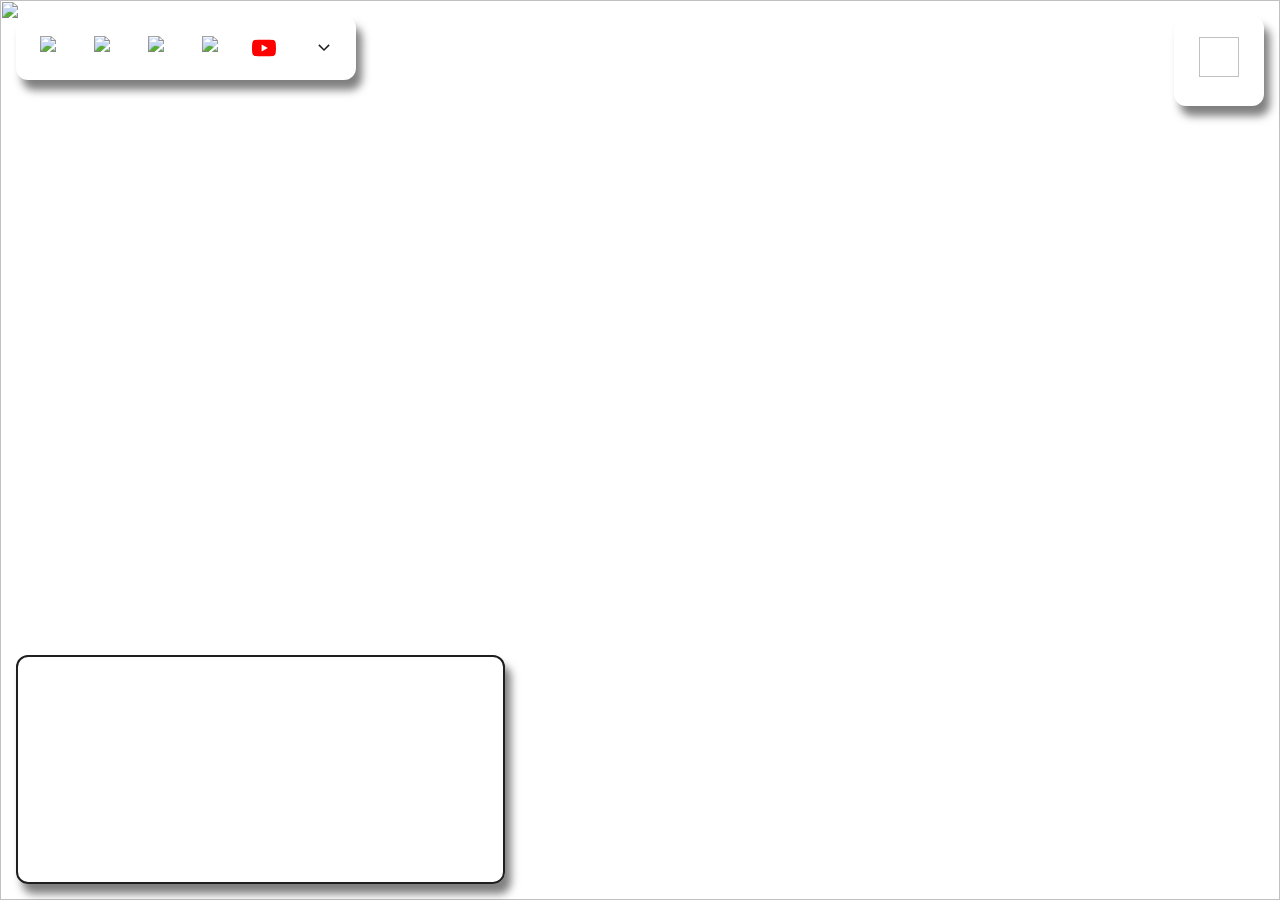
==== index.html @ 64c9ac86 "some design changes" ====
<html lang="en">
  <head>
    <meta charset="UTF-8" />
    <meta name="viewport" content="width=device-width, initial-scale=1.0" />
    <link rel="icon" type="image/x-icon" href="/favicon.ico" />
    <link rel="preconnect" href="https://fonts.googleapis.com" />
    <link rel="preconnect" href="https://fonts.gstatic.com" crossorigin />
    <link href="https://fonts.googleapis.com/css2?family=Open+Sans&display=swap" rel="stylesheet">

    <link rel="stylesheet" href="./style/index.css" />
    <script type="module" src="./src/index.js"></script>
    <title>New Tab</title>
  </head>
  <body>
    <main>
      <div class="background">
        <img id="background-image" />
      </div>
      <nav class="links tile">
        <div class="links-grid js-links-grid" collapsed>
          <a class="link-item" href="https://mail.google.com/" title="Mail">
            <img src="assets/icons/Gmail.svg" />
          </a>
          <a class="link-item" href="https://maps.google.com/" title="Maps">
            <img src="assets/icons/Google_Maps.svg" />
          </a>
          <a class="link-item" href="https://calendar.google.com/" title="Calendar">
            <img src="assets/icons/Google_Calendar.svg" />
          </a>
          <a class="link-item" href="https://drive.google.com/" title="Drive">
            <img src="assets/icons/Google_Drive.svg" />
          </a>
          <a class="link-item" href="https://www.youtube.com/" title="YouTube">
            <img src="assets/icons/YouTube.svg" />
          </a>
          <a class="link-item" href="https://www.strava.com/dashboard" title="Strava">
            <img src="assets/icons/Strava.svg" />
          </a>
          <a class="link-item" href="https://connect.garmin.com/modern/" title="Garmin Connect">
            <img src="assets/icons/Garmin.webp" />
          </a>
          <a class="link-item" href="http://de.twitch.tv/directory" title="Twitch">
            <img src="assets/icons/Twitch.svg" />
          </a>
          <a class="link-item" href="https://holyoneqt.github.io/mythicplus-key-checker/index.html" title="M+ Keystone Checker">
            <img src="assets/icons/Keystone_Checker.png" />
          </a>
        </div>
        <a id="links-toggle" class="link-item">
          <img src="assets/icons/arrow_down.svg" />
        </a>
      </nav>

			<a class="weather tile" href="https://www.meteoschweiz.admin.ch/lokalprognose/winterthur/8400.html">
				<img id="weather-icon" />
				<p id="weather-temperature"></p>
			</a>

			<div class="time tile tile-transparent tile-large">
				<div id="time-hours">17:38</div>
				<p id="time-date">Sonntag, 15. September 2024</p>
			</div>
    </main>
  </body>
</html>
---- style/index.css ----
@import url("reset.css");
@import url("variables.css");
@import url("layout.css");

@import url("components/index.css")
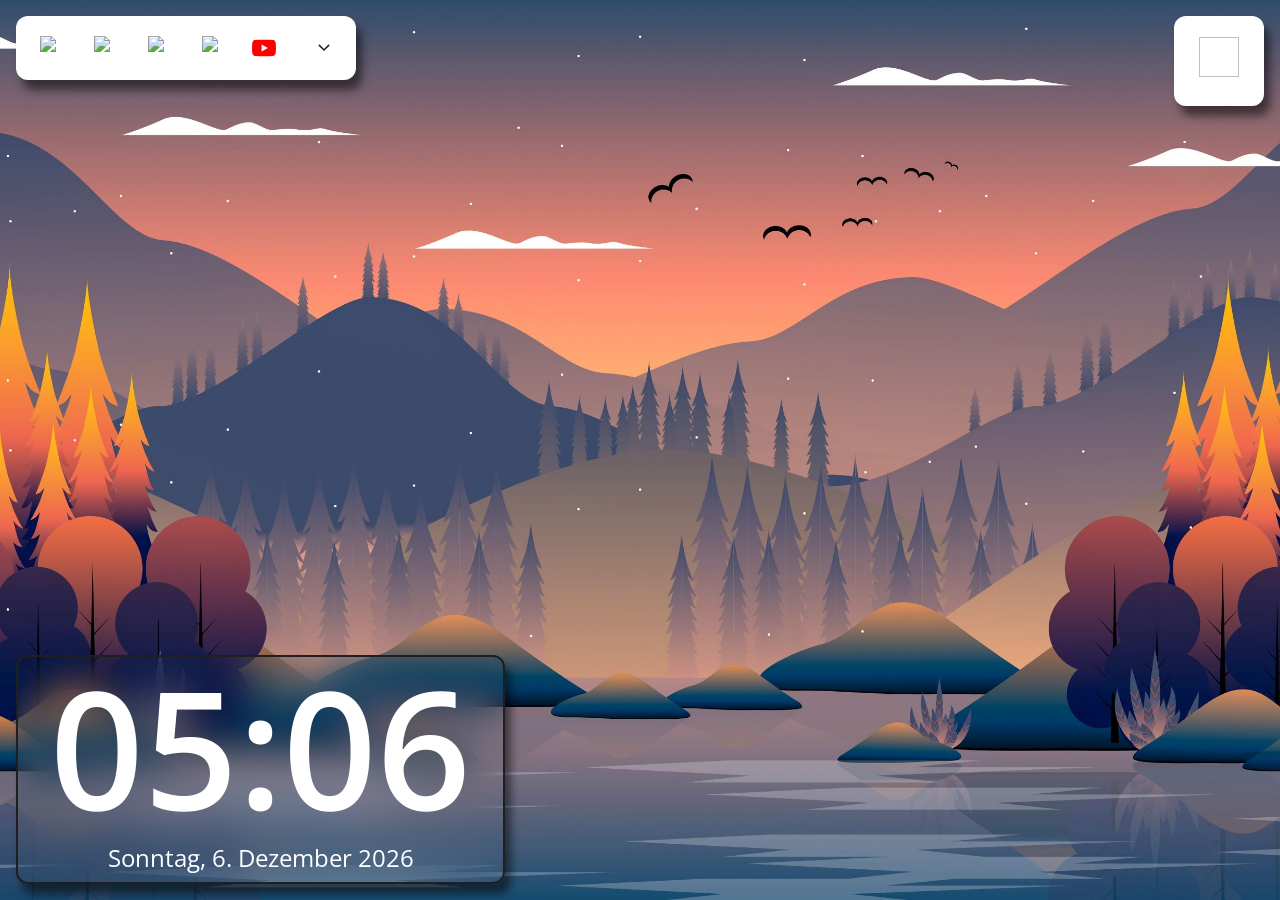
==== commit 11ff10a9: "add: geo admin link" ====
--- a/index.html
+++ b/index.html
@@ -45,6 +45,9 @@
           <a class="link-item" href="https://holyoneqt.github.io/mythicplus-key-checker/index.html" title="M+ Keystone Checker">
             <img src="assets/icons/Keystone_Checker.png" />
           </a>
+          <a class="link-item" href="https://map.geo.admin.ch/#/map?lang=de&center=2699127.86,1262787.72&z=4&topic=ech&layers=ch.swisstopo.swissalti3d-reliefschattierung,f;ch.bav.haltestellen-oev,f;ch.astra.wanderland-sperrungen_umleitungen,f;ch.swisstopo.swisstlm3d-wanderwege,f&bgLayer=ch.swisstopo.pixelkarte-farbe&catalogNodes=457" title="Schweizer Karte">
+            <img src="assets/icons/GeoAdmin_Map.png" />
+          </a>
         </div>
         <a id="links-toggle" class="link-item">
           <img src="assets/icons/arrow_down.svg" />
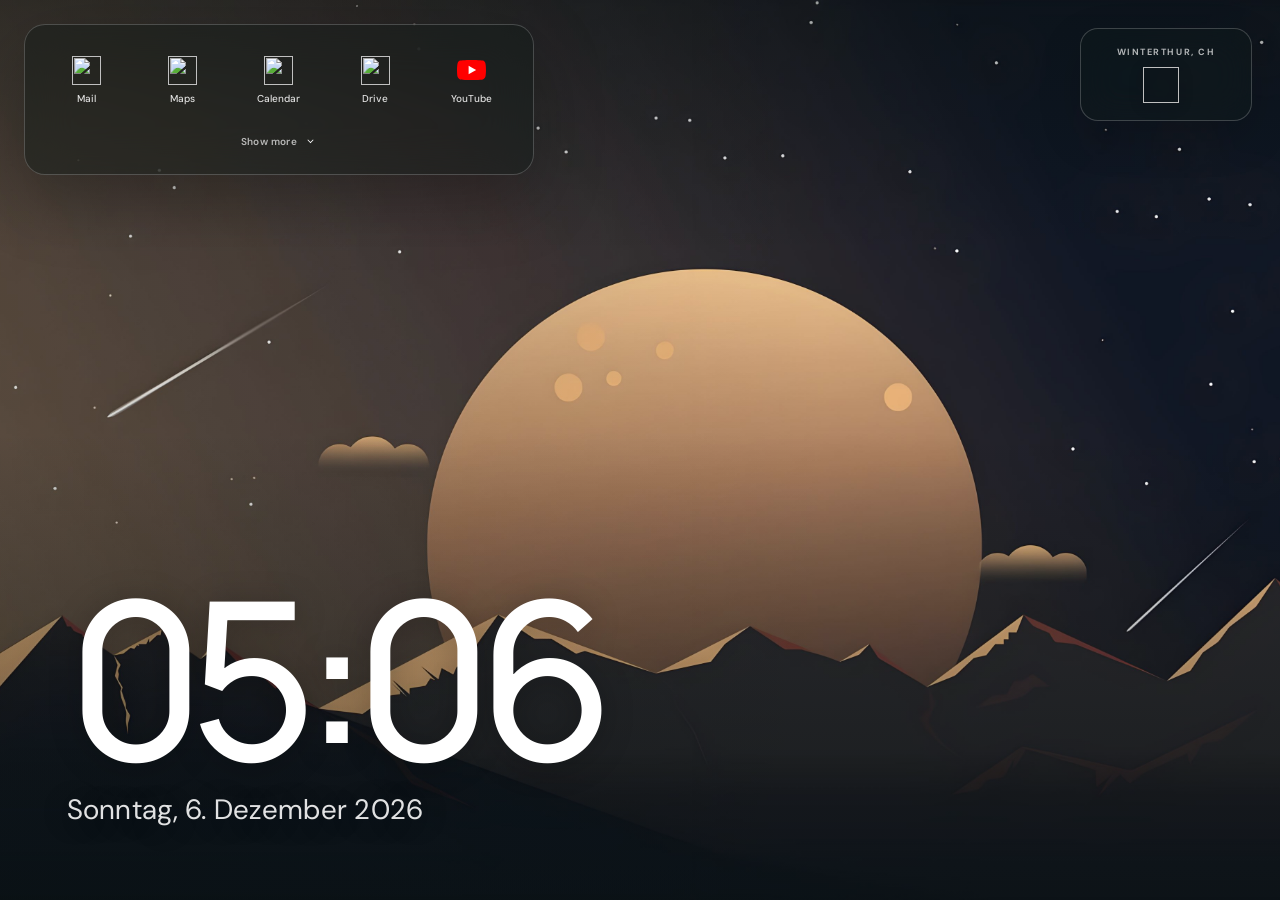
==== commit f1a6f278: "UI overhault by AI" ====
--- a/index.html
+++ b/index.html
@@ -2,10 +2,12 @@
   <head>
     <meta charset="UTF-8" />
     <meta name="viewport" content="width=device-width, initial-scale=1.0" />
+    <meta name="theme-color" content="#101714" />
+    <meta name="description" content="A personal new tab page with shortcuts, local weather and the current time." />
     <link rel="icon" type="image/x-icon" href="/favicon.ico" />
     <link rel="preconnect" href="https://fonts.googleapis.com" />
     <link rel="preconnect" href="https://fonts.gstatic.com" crossorigin />
-    <link href="https://fonts.googleapis.com/css2?family=Open+Sans&display=swap" rel="stylesheet">
+    <link href="https://fonts.googleapis.com/css2?family=DM+Sans:wght@400;500;600;700&family=Manrope:wght@400;500;600;700;800&display=swap" rel="stylesheet">
 
     <link rel="stylesheet" href="./style/index.css" />
     <script type="module" src="./src/index.js"></script>
@@ -14,55 +16,70 @@
   <body>
     <main>
       <div class="background">
-        <img id="background-image" />
+        <img id="background-image" alt="" />
       </div>
-      <nav class="links tile">
+      <div class="background-shade" aria-hidden="true"></div>
+      <nav class="links" aria-label="Quick links">
         <div class="links-grid js-links-grid" collapsed>
           <a class="link-item" href="https://mail.google.com/" title="Mail">
-            <img src="assets/icons/Gmail.svg" />
+            <img src="assets/icons/Gmail.svg" alt="" />
+            <span>Mail</span>
           </a>
           <a class="link-item" href="https://maps.google.com/" title="Maps">
-            <img src="assets/icons/Google_Maps.svg" />
+            <img src="assets/icons/Google_Maps.svg" alt="" />
+            <span>Maps</span>
           </a>
           <a class="link-item" href="https://calendar.google.com/" title="Calendar">
-            <img src="assets/icons/Google_Calendar.svg" />
+            <img src="assets/icons/Google_Calendar.svg" alt="" />
+            <span>Calendar</span>
           </a>
           <a class="link-item" href="https://drive.google.com/" title="Drive">
-            <img src="assets/icons/Google_Drive.svg" />
+            <img src="assets/icons/Google_Drive.svg" alt="" />
+            <span>Drive</span>
           </a>
           <a class="link-item" href="https://www.youtube.com/" title="YouTube">
-            <img src="assets/icons/YouTube.svg" />
+            <img src="assets/icons/YouTube.svg" alt="" />
+            <span>YouTube</span>
           </a>
           <a class="link-item" href="https://www.strava.com/dashboard" title="Strava">
-            <img src="assets/icons/Strava.svg" />
+            <img src="assets/icons/Strava.svg" alt="" />
+            <span>Strava</span>
           </a>
           <a class="link-item" href="https://connect.garmin.com/modern/" title="Garmin Connect">
-            <img src="assets/icons/Garmin.webp" />
+            <img src="assets/icons/Garmin.webp" alt="" />
+            <span>Garmin</span>
           </a>
           <a class="link-item" href="http://de.twitch.tv/directory" title="Twitch">
-            <img src="assets/icons/Twitch.svg" />
+            <img src="assets/icons/Twitch.svg" alt="" />
+            <span>Twitch</span>
           </a>
           <a class="link-item" href="https://holyoneqt.github.io/mythicplus-key-checker/index.html" title="M+ Keystone Checker">
-            <img src="assets/icons/Keystone_Checker.png" />
+            <img src="assets/icons/Keystone_Checker.png" alt="" />
+            <span>Keystones</span>
           </a>
           <a class="link-item" href="https://map.geo.admin.ch/#/map?lang=de&center=2699127.86,1262787.72&z=4&topic=ech&layers=ch.swisstopo.swissalti3d-reliefschattierung,f;ch.bav.haltestellen-oev,f;ch.astra.wanderland-sperrungen_umleitungen,f;ch.swisstopo.swisstlm3d-wanderwege,f&bgLayer=ch.swisstopo.pixelkarte-farbe&catalogNodes=457" title="Schweizer Karte">
-            <img src="assets/icons/GeoAdmin_Map.png" />
+            <img src="assets/icons/GeoAdmin_Map.png" alt="" />
+            <span>SwissTopo</span>
           </a>
         </div>
-        <a id="links-toggle" class="link-item">
-          <img src="assets/icons/arrow_down.svg" />
-        </a>
+        <button id="links-toggle" class="links-toggle" type="button" aria-label="Show more" aria-expanded="false">
+          <span>Show more</span>
+          <img src="assets/icons/arrow_down.svg" alt="" />
+        </button>
       </nav>
 
-			<a class="weather tile" href="https://www.meteoschweiz.admin.ch/lokalprognose/winterthur/8400.html">
-				<img id="weather-icon" />
-				<p id="weather-temperature"></p>
-			</a>
+      <a class="weather" href="https://www.meteoschweiz.admin.ch/lokalprognose/winterthur/8400.html" aria-label="Local weather forecast">
+        <span class="weather-label">WINTERTHUR, CH</span>
+        <span class="weather-reading">
+          <img id="weather-icon" alt="" />
+          <span id="weather-temperature" aria-live="polite"></span>
+        </span>
+      </a>
 
-			<div class="time tile tile-transparent tile-large">
-				<div id="time-hours">17:38</div>
-				<p id="time-date">Sonntag, 15. September 2024</p>
-			</div>
+      <section class="time" aria-label="Current date and time">
+        <div id="time-hours" aria-live="off">17:38</div>
+        <p id="time-date">Sonntag, 15. September 2024</p>
+      </section>
     </main>
   </body>
 </html>
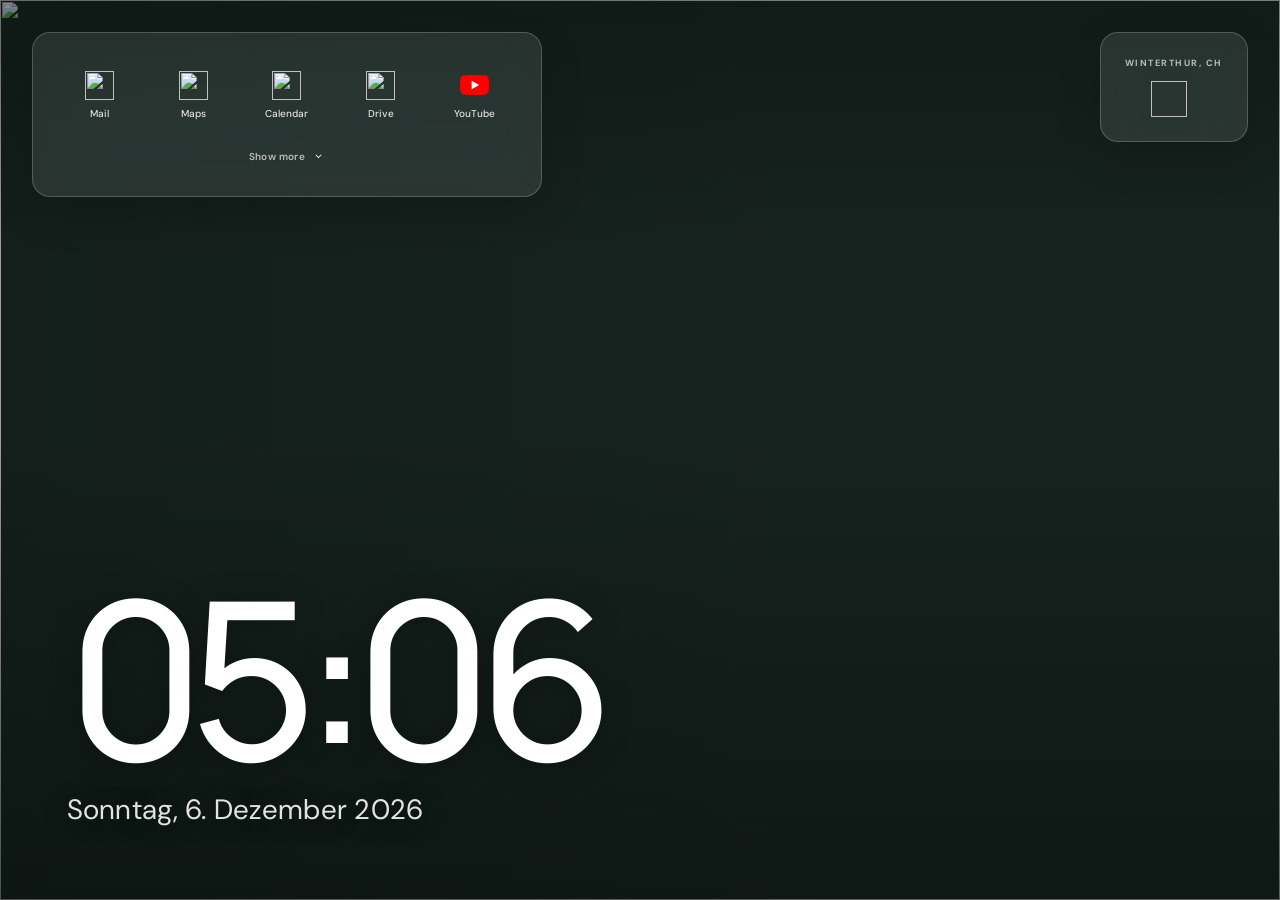
==== commit 907d578c: "fix: removed redundancies with tile class" ====
--- a/index.html
+++ b/index.html
@@ -19,7 +19,7 @@
         <img id="background-image" alt="" />
       </div>
       <div class="background-shade" aria-hidden="true"></div>
-      <nav class="links" aria-label="Quick links">
+      <nav class="tile links" aria-label="Quick links">
         <div class="links-grid js-links-grid" collapsed>
           <a class="link-item" href="https://mail.google.com/" title="Mail">
             <img src="assets/icons/Gmail.svg" alt="" />
@@ -68,7 +68,7 @@
         </button>
       </nav>
 
-      <a class="weather" href="https://www.meteoschweiz.admin.ch/lokalprognose/winterthur/8400.html" aria-label="Local weather forecast">
+      <a class="tile weather" href="https://www.meteoschweiz.admin.ch/lokalprognose/winterthur/8400.html" aria-label="Local weather forecast">
         <span class="weather-label">WINTERTHUR, CH</span>
         <span class="weather-reading">
           <img id="weather-icon" alt="" />
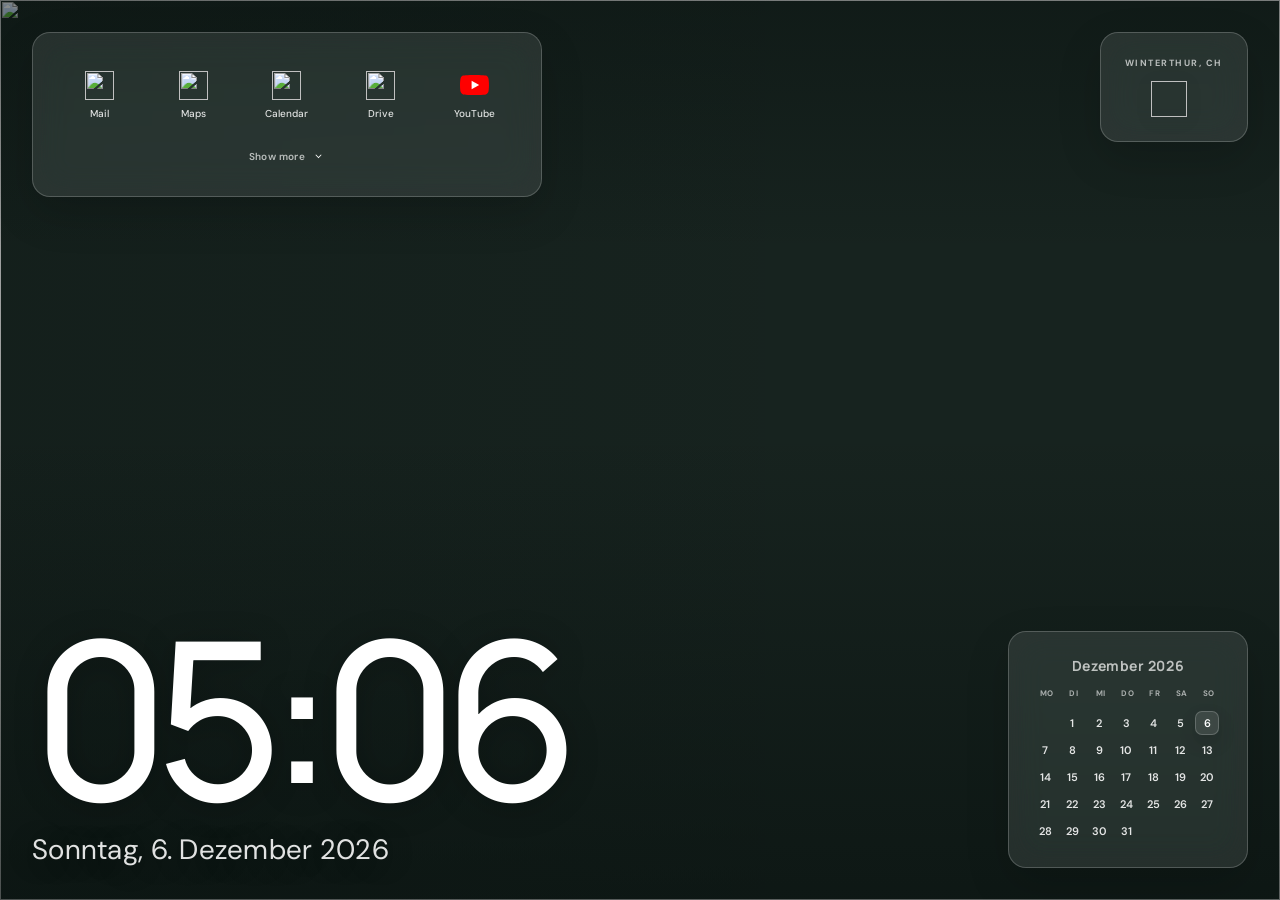
==== commit 716d5ef8: "feature: added calendar" ====
--- a/index.html
+++ b/index.html
@@ -76,6 +76,14 @@
         </span>
       </a>
 
+      <aside class="tile calendar" aria-label="Current month calendar">
+        <div class="calendar-header">
+          <span id="calendar-month">September 2024</span>
+        </div>
+        <div id="calendar-weekdays" aria-hidden="true"></div>
+        <div id="calendar-grid" aria-live="polite"></div>
+      </aside>
+
       <section class="time" aria-label="Current date and time">
         <div id="time-hours" aria-live="off">17:38</div>
         <p id="time-date">Sonntag, 15. September 2024</p>
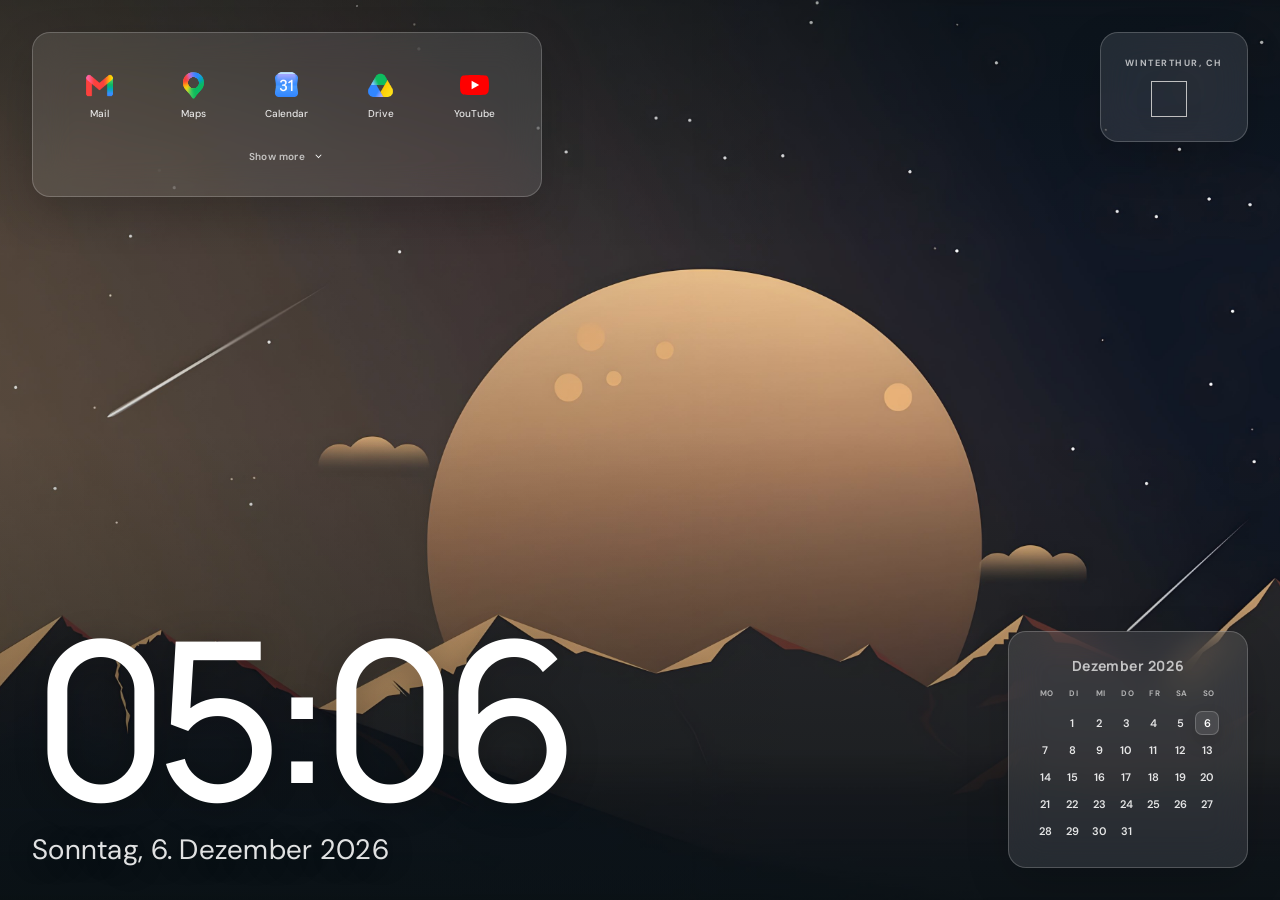
==== commit a4420820: "feature: updated google icons" ====
--- a/index.html
+++ b/index.html
@@ -22,7 +22,7 @@
       <nav class="tile links" aria-label="Quick links">
         <div class="links-grid js-links-grid" collapsed>
           <a class="link-item" href="https://mail.google.com/" title="Mail">
-            <img src="assets/icons/Gmail.svg" alt="" />
+            <img src="assets/icons/Gmail.png" alt="" />
             <span>Mail</span>
           </a>
           <a class="link-item" href="https://maps.google.com/" title="Maps">
@@ -30,11 +30,11 @@
             <span>Maps</span>
           </a>
           <a class="link-item" href="https://calendar.google.com/" title="Calendar">
-            <img src="assets/icons/Google_Calendar.svg" alt="" />
+            <img src="assets/icons/Google_Calendar.png" alt="" />
             <span>Calendar</span>
           </a>
           <a class="link-item" href="https://drive.google.com/" title="Drive">
-            <img src="assets/icons/Google_Drive.svg" alt="" />
+            <img src="assets/icons/Google_Drive.png" alt="" />
             <span>Drive</span>
           </a>
           <a class="link-item" href="https://www.youtube.com/" title="YouTube">
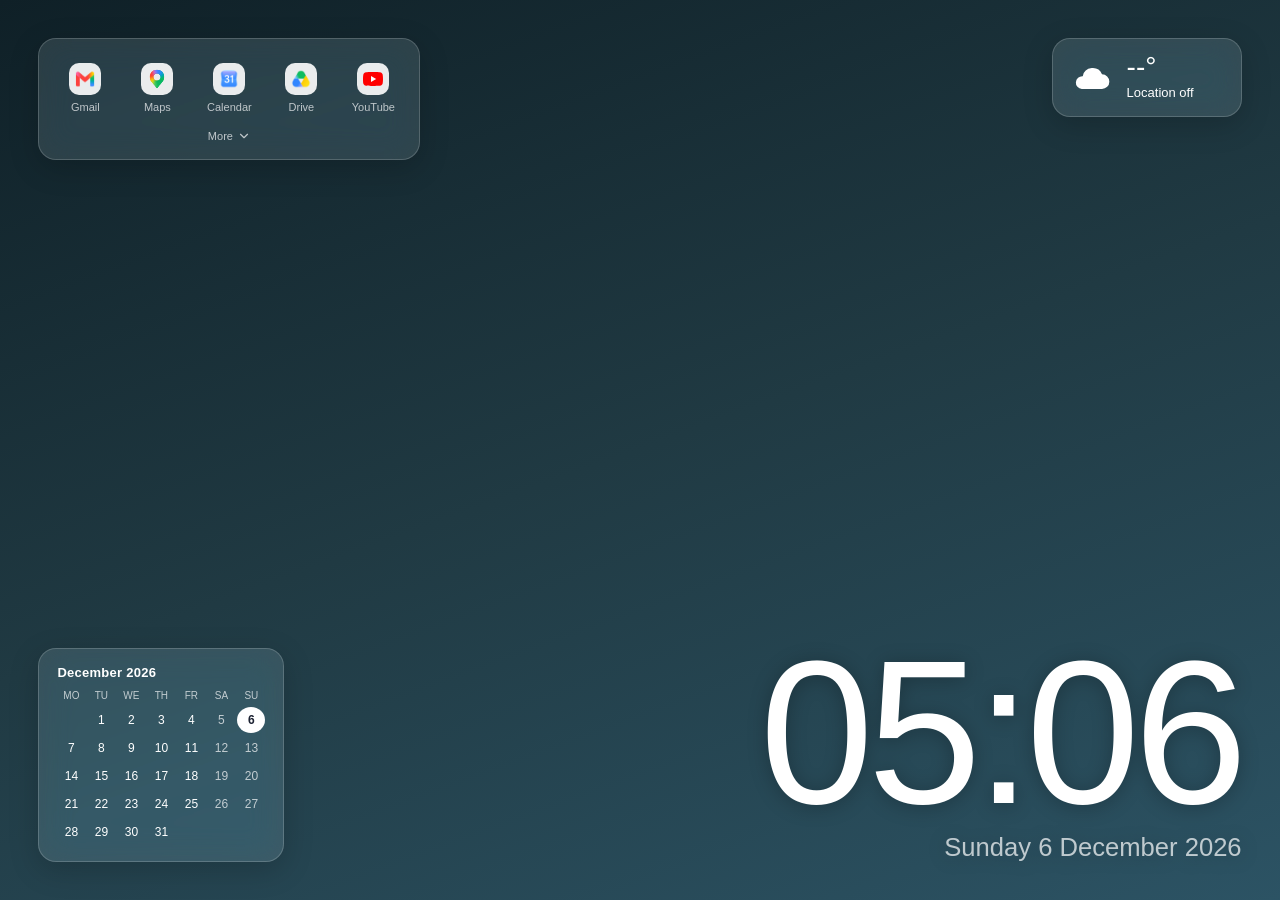
==== commit 0f3e50c3: "Updated Page by claude" ====
--- a/index.html
+++ b/index.html
@@ -1,93 +1,51 @@
+<!doctype html>
 <html lang="en">
-  <head>
-    <meta charset="UTF-8" />
-    <meta name="viewport" content="width=device-width, initial-scale=1.0" />
-    <meta name="theme-color" content="#101714" />
-    <meta name="description" content="A personal new tab page with shortcuts, local weather and the current time." />
-    <link rel="icon" type="image/x-icon" href="/favicon.ico" />
-    <link rel="preconnect" href="https://fonts.googleapis.com" />
-    <link rel="preconnect" href="https://fonts.gstatic.com" crossorigin />
-    <link href="https://fonts.googleapis.com/css2?family=DM+Sans:wght@400;500;600;700&family=Manrope:wght@400;500;600;700;800&display=swap" rel="stylesheet">
+<head>
+  <meta charset="utf-8">
+  <meta name="viewport" content="width=device-width, initial-scale=1">
+  <title>New Tab</title>
+  <link rel="icon" type="image/x-icon" href="/favicon.ico">
+  <link rel="stylesheet" href="./style/index.css">
+  <script type="module" src="./src/index.js"></script>
+</head>
+<body>
+  <div class="cursor-light" id="cursor-light" aria-hidden="true"></div>
+  <main class="dash">
+    <!-- Top left: quick links -->
+    <section class="card links" aria-label="Quick links">
+      <div class="grid" id="links-main"></div>
+      <div class="more" id="links-more">
+        <div class="more-inner">
+          <div class="grid" id="links-extra"></div>
+        </div>
+      </div>
+      <button class="toggle" id="toggle-more" type="button" aria-expanded="false">
+        <span>More</span>
+        <svg viewBox="0 0 24 24"><path d="M6 9l6 6 6-6" fill="none" stroke="currentColor" stroke-width="2" stroke-linecap="round" stroke-linejoin="round"/></svg>
+      </button>
+    </section>
 
-    <link rel="stylesheet" href="./style/index.css" />
-    <script type="module" src="./src/index.js"></script>
-    <title>New Tab</title>
-  </head>
-  <body>
-    <main>
-      <div class="background">
-        <img id="background-image" alt="" />
+    <!-- Top right: weather -->
+    <section class="card weather" aria-label="Weather">
+      <div class="w-icon" id="w-icon"></div>
+      <div class="w-body">
+        <div class="w-temp" id="w-temp">--°</div>
+        <div class="w-desc" id="w-desc">Locating…</div>
+        <div class="w-place" id="w-place"></div>
       </div>
-      <div class="background-shade" aria-hidden="true"></div>
-      <nav class="tile links" aria-label="Quick links">
-        <div class="links-grid js-links-grid" collapsed>
-          <a class="link-item" href="https://mail.google.com/" title="Mail">
-            <img src="assets/icons/Gmail.png" alt="" />
-            <span>Mail</span>
-          </a>
-          <a class="link-item" href="https://maps.google.com/" title="Maps">
-            <img src="assets/icons/Google_Maps.svg" alt="" />
-            <span>Maps</span>
-          </a>
-          <a class="link-item" href="https://calendar.google.com/" title="Calendar">
-            <img src="assets/icons/Google_Calendar.png" alt="" />
-            <span>Calendar</span>
-          </a>
-          <a class="link-item" href="https://drive.google.com/" title="Drive">
-            <img src="assets/icons/Google_Drive.png" alt="" />
-            <span>Drive</span>
-          </a>
-          <a class="link-item" href="https://www.youtube.com/" title="YouTube">
-            <img src="assets/icons/YouTube.svg" alt="" />
-            <span>YouTube</span>
-          </a>
-          <a class="link-item" href="https://www.strava.com/dashboard" title="Strava">
-            <img src="assets/icons/Strava.svg" alt="" />
-            <span>Strava</span>
-          </a>
-          <a class="link-item" href="https://connect.garmin.com/modern/" title="Garmin Connect">
-            <img src="assets/icons/Garmin.webp" alt="" />
-            <span>Garmin</span>
-          </a>
-          <a class="link-item" href="http://de.twitch.tv/directory" title="Twitch">
-            <img src="assets/icons/Twitch.svg" alt="" />
-            <span>Twitch</span>
-          </a>
-          <a class="link-item" href="https://holyoneqt.github.io/mythicplus-key-checker/index.html" title="M+ Keystone Checker">
-            <img src="assets/icons/Keystone_Checker.png" alt="" />
-            <span>Keystones</span>
-          </a>
-          <a class="link-item" href="https://map.geo.admin.ch/#/map?lang=de&center=2699127.86,1262787.72&z=4&topic=ech&layers=ch.swisstopo.swissalti3d-reliefschattierung,f;ch.bav.haltestellen-oev,f;ch.astra.wanderland-sperrungen_umleitungen,f;ch.swisstopo.swisstlm3d-wanderwege,f&bgLayer=ch.swisstopo.pixelkarte-farbe&catalogNodes=457" title="Schweizer Karte">
-            <img src="assets/icons/GeoAdmin_Map.png" alt="" />
-            <span>SwissTopo</span>
-          </a>
-        </div>
-        <button id="links-toggle" class="links-toggle" type="button" aria-label="Show more" aria-expanded="false">
-          <span>Show more</span>
-          <img src="assets/icons/arrow_down.svg" alt="" />
-        </button>
-      </nav>
+    </section>
 
-      <a class="tile weather" href="https://www.meteoschweiz.admin.ch/lokalprognose/winterthur/8400.html" aria-label="Local weather forecast">
-        <span class="weather-label">WINTERTHUR, CH</span>
-        <span class="weather-reading">
-          <img id="weather-icon" alt="" />
-          <span id="weather-temperature" aria-live="polite"></span>
-        </span>
-      </a>
+    <!-- Bottom left: calendar -->
+    <section class="card calendar" aria-label="Calendar">
+      <div class="cal-title" id="cal-title"></div>
+      <div class="cal-grid" id="cal-grid"></div>
+    </section>
 
-      <aside class="tile calendar" aria-label="Current month calendar">
-        <div class="calendar-header">
-          <span id="calendar-month">September 2024</span>
-        </div>
-        <div id="calendar-weekdays" aria-hidden="true"></div>
-        <div id="calendar-grid" aria-live="polite"></div>
-      </aside>
-
-      <section class="time" aria-label="Current date and time">
-        <div id="time-hours" aria-live="off">17:38</div>
-        <p id="time-date">Sonntag, 15. September 2024</p>
-      </section>
-    </main>
-  </body>
+    <!-- Bottom right: clock -->
+    <section class="clock" aria-label="Clock">
+      <div class="time" id="time">--:--</div>
+      <div class="date" id="date"></div>
+    </section>
+  </main>
+</body>
 </html>
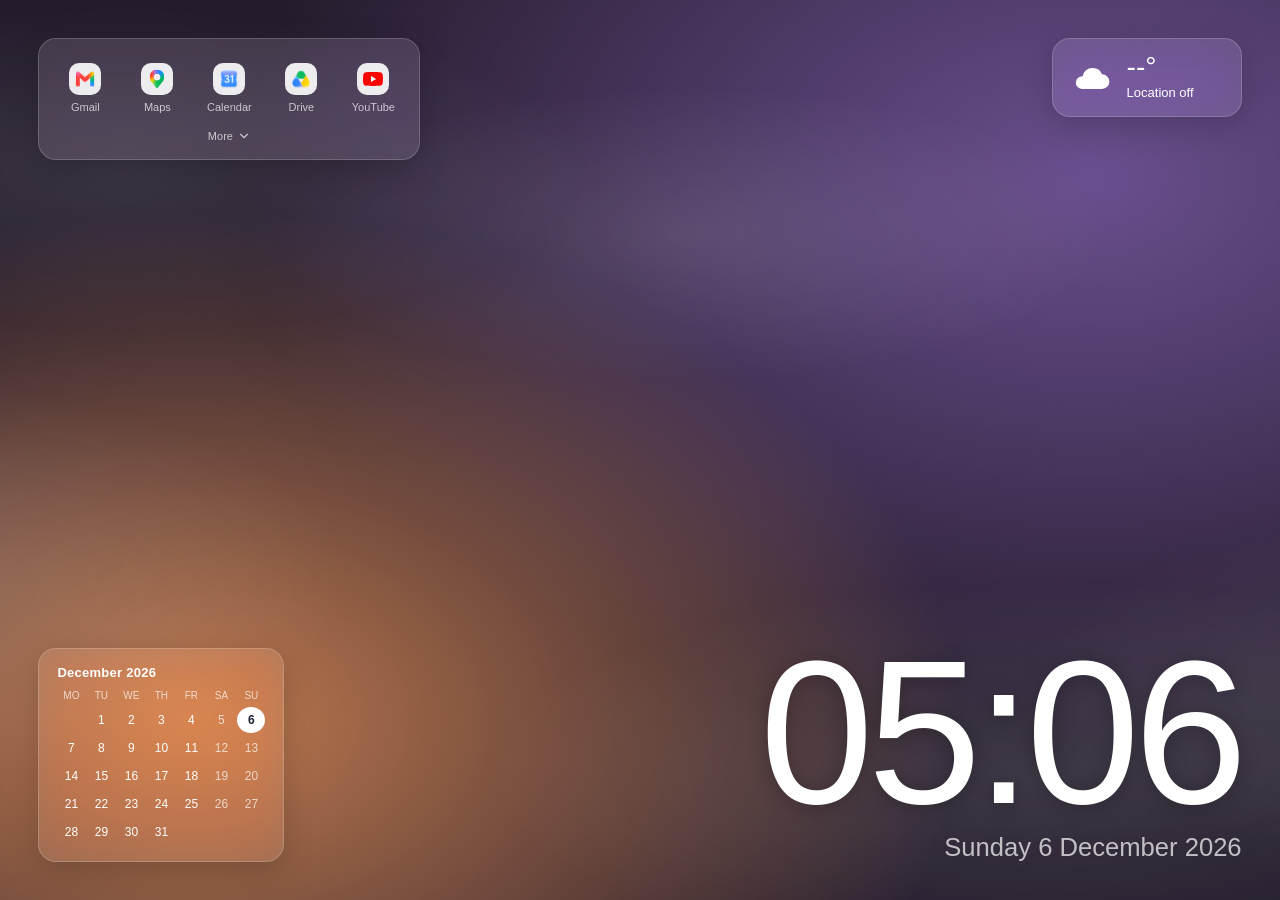
==== commit 53411e5d: "final changes for claude redesign" ====
--- a/index.html
+++ b/index.html
@@ -9,6 +9,10 @@
   <script type="module" src="./src/index.js"></script>
 </head>
 <body>
+  <div class="fog" aria-hidden="true">
+    <div class="fog-layer fog-a"></div>
+    <div class="fog-layer fog-b"></div>
+  </div>
   <div class="cursor-light" id="cursor-light" aria-hidden="true"></div>
   <main class="dash">
     <!-- Top left: quick links -->
